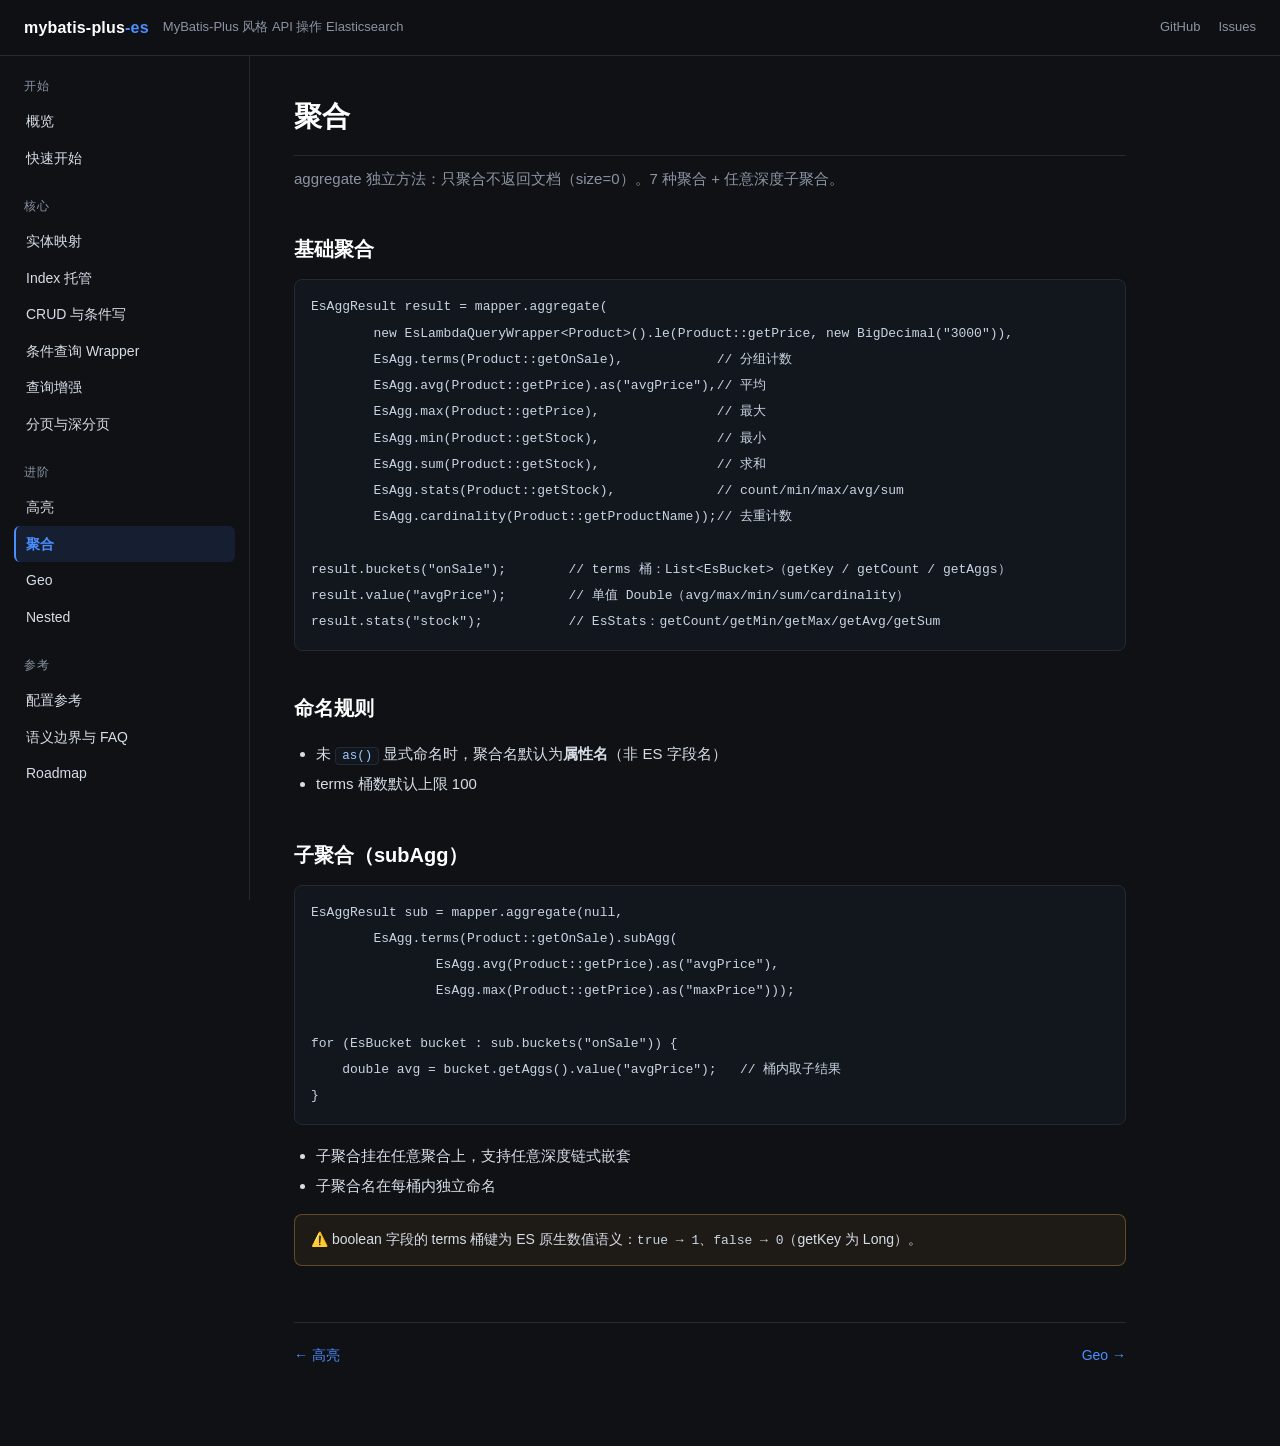
==== website/aggregation.html @ 2b2a50aa "docs: 文档站 website/（GitHub Pages 自动发布） - 15 页静态站（概览/快速开始/实体映射/Index托管/CRUD/Wrapper/查询增强/分页/高亮/聚合/Geo/" ====
<!DOCTYPE html>
<html lang="zh-CN">
<head>
<meta charset="UTF-8">
<meta name="viewport" content="width=device-width, initial-scale=1.0">
<title>聚合 · mybatis-plus-es 文档</title>
<link rel="stylesheet" href="assets/guide.css">
</head>
<body>
<header class="topbar">
  <a class="brand" href="index.html">mybatis-plus<span class="es">-es</span></a>
  <span class="tagline">MyBatis-Plus 风格 API 操作 Elasticsearch</span>
  <div class="top-links">
    <a href="https://github.com/kennethfan/mybatis-plus-es" target="_blank">GitHub</a>
    <a href="https://github.com/kennethfan/mybatis-plus-es/issues" target="_blank">Issues</a>
  </div>
</header>
<div class="layout">
  <nav class="sidebar"><div class="nav-group">
<div class="nav-label">开始</div>
<a href="index.html">概览</a>
<a href="quick-start.html">快速开始</a>
</div>
<div class="nav-group">
<div class="nav-label">核心</div>
<a href="entity-mapping.html">实体映射</a>
<a href="index-management.html">Index 托管</a>
<a href="crud.html">CRUD 与条件写</a>
<a href="wrapper.html">条件查询 Wrapper</a>
<a href="search-enhanced.html">查询增强</a>
<a href="pagination.html">分页与深分页</a>
</div>
<div class="nav-group">
<div class="nav-label">进阶</div>
<a href="highlight.html">高亮</a>
<a href="aggregation.html" class="active">聚合</a>
<a href="geo.html">Geo</a>
<a href="nested.html">Nested</a>
</div>
<div class="nav-group">
<div class="nav-label">参考</div>
<a href="configuration.html">配置参考</a>
<a href="faq.html">语义边界与 FAQ</a>
<a href="roadmap.html">Roadmap</a>
</div></nav>
  <main class="content">
<h1>聚合</h1>
<p class="lead">aggregate 独立方法：只聚合不返回文档（size=0）。7 种聚合 + 任意深度子聚合。</p>

<h2>基础聚合</h2>
<pre><code>EsAggResult result = mapper.aggregate(
        new EsLambdaQueryWrapper&lt;Product&gt;().le(Product::getPrice, new BigDecimal("3000")),
        EsAgg.terms(Product::getOnSale),            // 分组计数
        EsAgg.avg(Product::getPrice).as("avgPrice"),// 平均
        EsAgg.max(Product::getPrice),               // 最大
        EsAgg.min(Product::getStock),               // 最小
        EsAgg.sum(Product::getStock),               // 求和
        EsAgg.stats(Product::getStock),             // count/min/max/avg/sum
        EsAgg.cardinality(Product::getProductName));// 去重计数

result.buckets("onSale");        // terms 桶：List&lt;EsBucket&gt;（getKey / getCount / getAggs）
result.value("avgPrice");        // 单值 Double（avg/max/min/sum/cardinality）
result.stats("stock");           // EsStats：getCount/getMin/getMax/getAvg/getSum</code></pre>
<h2>命名规则</h2>
<ul>
  <li>未 <code>as()</code> 显式命名时，聚合名默认为<b>属性名</b>（非 ES 字段名）</li>
  <li>terms 桶数默认上限 100</li>
</ul>

<h2>子聚合（subAgg）</h2>
<pre><code>EsAggResult sub = mapper.aggregate(null,
        EsAgg.terms(Product::getOnSale).subAgg(
                EsAgg.avg(Product::getPrice).as("avgPrice"),
                EsAgg.max(Product::getPrice).as("maxPrice")));

for (EsBucket bucket : sub.buckets("onSale")) {
    double avg = bucket.getAggs().value("avgPrice");   // 桶内取子结果
}</code></pre>
<ul>
  <li>子聚合挂在任意聚合上，支持任意深度链式嵌套</li>
  <li>子聚合名在每桶内独立命名</li>
</ul>

<div class="warn"><b>⚠️</b> boolean 字段的 terms 桶键为 ES 原生数值语义：<code>true → 1</code>、<code>false → 0</code>（getKey 为 Long）。</div>
<nav class="pager"><a href="highlight.html">← 高亮</a>
<a href="geo.html">Geo →</a></nav></main>
</div>
</body>
</html>
---- website/assets/guide.css ----
/* mybatis-plus-es 文档站（GitHub Pages / 本地双兼容，深色主题） */
:root {
  --bg: #0f1115;
  --panel: #151a23;
  --panel-2: #1a212c;
  --border: #232a35;
  --text: #d7dde6;
  --muted: #8b94a3;
  --accent: #4c8dff;
  --accent-soft: rgba(76, 141, 255, 0.12);
  --code-bg: #12161d;
  --code-text: #c9d4e3;
}
* { box-sizing: border-box; }
html, body { margin: 0; padding: 0; }
body {
  background: var(--bg);
  color: var(--text);
  font: 15px/1.75 -apple-system, BlinkMacSystemFont, "PingFang SC", "Hiragino Sans GB", "Microsoft YaHei", sans-serif;
}

/* ---------- 顶栏 ---------- */
.topbar {
  position: sticky; top: 0; z-index: 10;
  display: flex; align-items: center; gap: 14px;
  height: 56px; padding: 0 24px;
  background: rgba(15, 17, 21, 0.92);
  border-bottom: 1px solid var(--border);
  backdrop-filter: blur(8px);
}
.brand {
  color: #fff; font-weight: 700; font-size: 16px;
  text-decoration: none; letter-spacing: 0.2px;
}
.brand .es { color: var(--accent); }
.tagline { color: var(--muted); font-size: 13px; }
.top-links { margin-left: auto; display: flex; gap: 18px; }
.top-links a { color: var(--muted); text-decoration: none; font-size: 13px; }
.top-links a:hover { color: var(--text); }

/* ---------- 布局 ---------- */
.layout { display: flex; min-height: calc(100vh - 56px); }
.sidebar {
  width: 250px; flex-shrink: 0;
  padding: 20px 14px 40px;
  border-right: 1px solid var(--border);
  position: sticky; top: 56px;
  height: calc(100vh - 56px); overflow-y: auto;
}
.content {
  flex: 1; min-width: 0;
  padding: 36px 44px 80px;
  max-width: 920px;
}

/* ---------- 侧边栏 ---------- */
.nav-group { margin-bottom: 20px; }
.nav-label {
  font-size: 12px; color: var(--muted);
  text-transform: uppercase; letter-spacing: 1px;
  padding: 0 10px; margin-bottom: 6px;
}
.nav-group a {
  display: block; padding: 6px 10px;
  color: var(--text); text-decoration: none;
  font-size: 14px; border-radius: 6px;
  border-left: 2px solid transparent;
}
.nav-group a:hover { background: var(--panel-2); }
.nav-group a.active {
  background: var(--accent-soft);
  color: var(--accent);
  border-left-color: var(--accent);
  font-weight: 600;
}

/* ---------- 内容 ---------- */
.content h1 {
  font-size: 28px; color: #fff; font-weight: 700;
  margin: 0 0 8px; padding-bottom: 14px;
  border-bottom: 1px solid var(--border);
}
.content h2 {
  font-size: 20px; color: #fff; font-weight: 600;
  margin: 40px 0 12px;
}
.content h3 { font-size: 16px; color: var(--text); margin: 28px 0 8px; }
.content p { margin: 10px 0; }
.lead { color: var(--muted); font-size: 15px; margin-bottom: 24px; }
.content a { color: var(--accent); text-decoration: none; }
.content a:hover { text-decoration: underline; }
.content ul { padding-left: 22px; }
.content li { margin: 4px 0; }

/* 代码块 */
pre {
  background: var(--code-bg);
  border: 1px solid var(--border);
  border-radius: 8px;
  padding: 14px 16px;
  overflow-x: auto;
  margin: 12px 0 18px;
}
code {
  font-family: "SF Mono", Menlo, Consolas, "JetBrains Mono", monospace;
  font-size: 13px; color: var(--code-text);
}
p code, li code, td code, h2 code, h3 code {
  background: var(--code-bg);
  border: 1px solid var(--border);
  border-radius: 4px; padding: 1px 6px;
  font-size: 12.5px; color: #9ecbff;
}

/* 表格 */
table {
  width: 100%; border-collapse: collapse;
  margin: 14px 0 20px; font-size: 13.5px;
}
th, td {
  border: 1px solid var(--border);
  padding: 8px 12px; text-align: left; vertical-align: top;
}
th { background: var(--panel-2); color: #fff; font-weight: 600; }
td { background: var(--panel); }
td code { white-space: nowrap; }

/* 提示框 */
.tip, .warn {
  border-radius: 8px; padding: 12px 16px;
  margin: 14px 0 20px; font-size: 14px;
  border: 1px solid;
}
.tip { border-color: rgba(63, 185, 80, 0.35); background: rgba(63, 185, 80, 0.07); }
.tip b:first-child { color: var(--ok); }
.warn { border-color: rgba(230, 162, 60, 0.35); background: rgba(230, 162, 60, 0.07); }
.warn b:first-child { color: var(--warn); }

/* 特性网格（概览页） */
.grid {
  display: grid; grid-template-columns: repeat(2, 1fr);
  gap: 14px; margin: 20px 0;
}
.grid .card {
  background: var(--panel);
  border: 1px solid var(--border);
  border-radius: 10px; padding: 16px 18px;
}
.grid .card b { color: #fff; display: block; margin-bottom: 4px; }
.grid .card span { color: var(--muted); font-size: 13.5px; }

/* 上下页导航 */
.pager {
  display: flex; justify-content: space-between;
  margin-top: 56px; padding-top: 20px;
  border-top: 1px solid var(--border);
}
.pager a { color: var(--accent); text-decoration: none; font-size: 14px; }
.pager a:hover { text-decoration: underline; }

@media (max-width: 860px) {
  .layout { flex-direction: column; }
  .sidebar {
    position: static; width: 100%; height: auto;
    border-right: none; border-bottom: 1px solid var(--border);
  }
  .content { padding: 24px 20px 60px; }
  .grid { grid-template-columns: 1fr; }
}
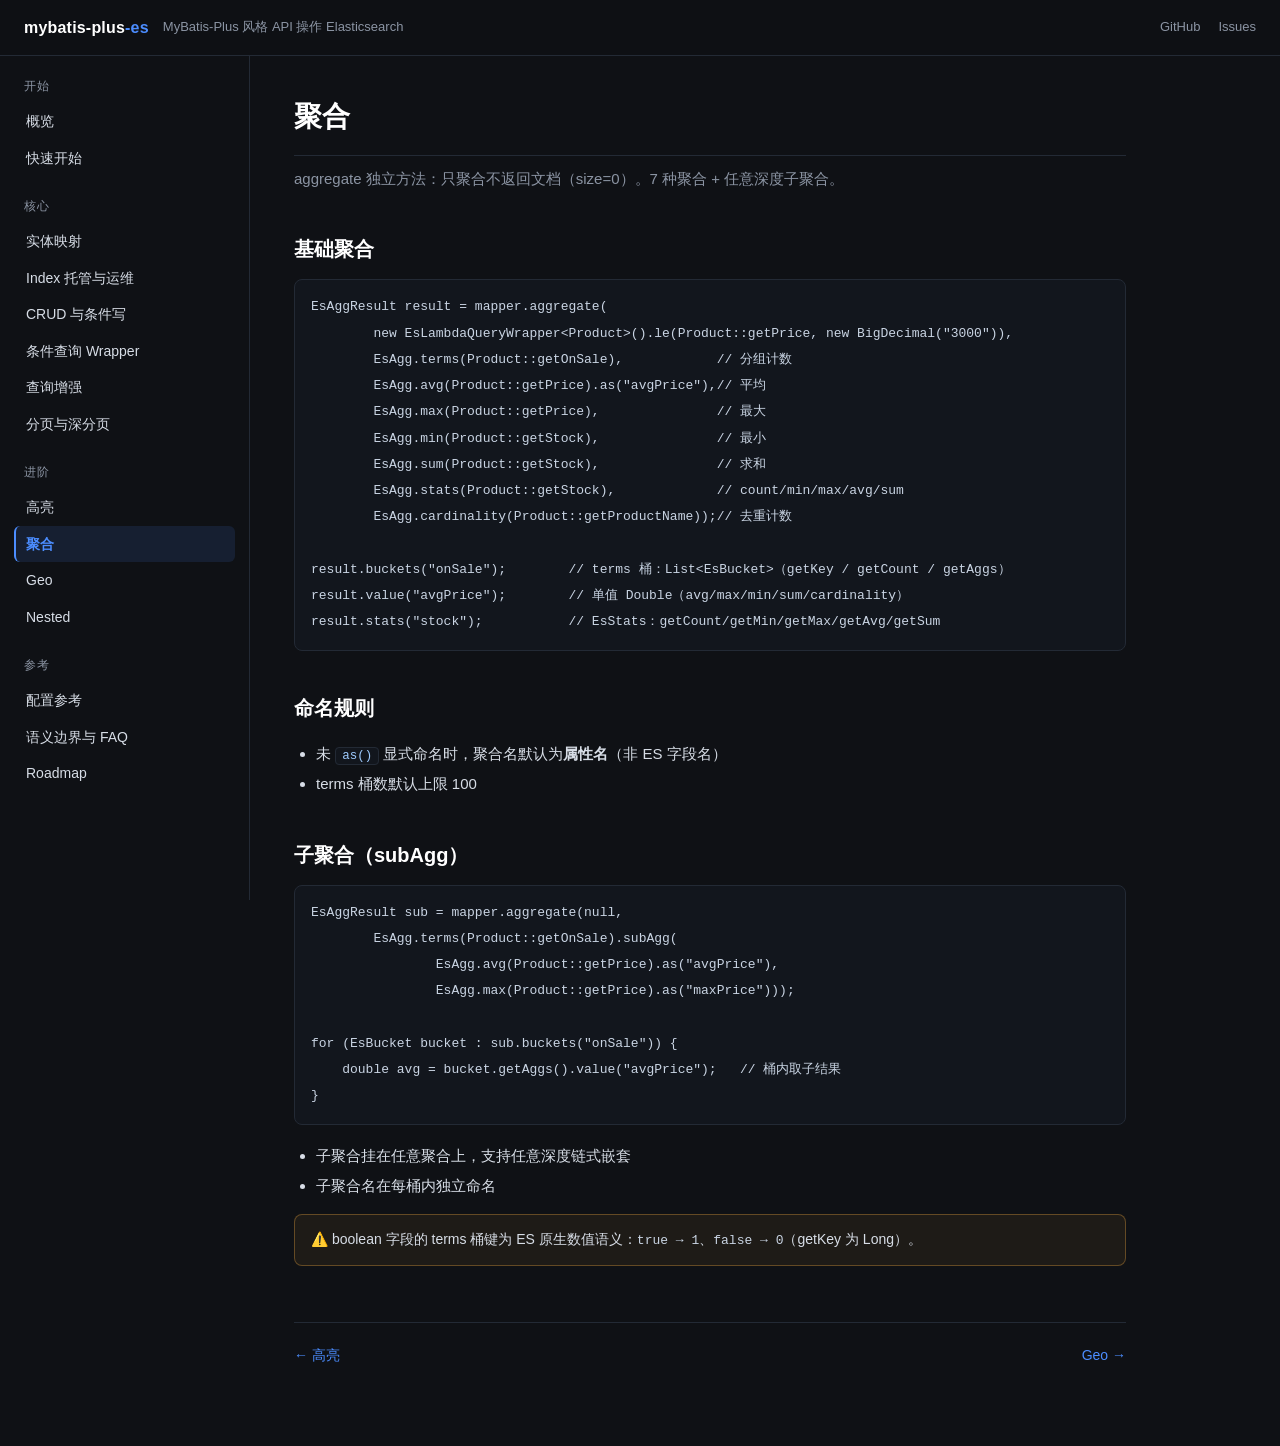
==== commit 08d201b4: "docs: 同步其余 13 页侧边栏标题（Index 托管与运维）" ====
--- a/website/aggregation.html
+++ b/website/aggregation.html
@@ -24,7 +24,7 @@
 <div class="nav-group">
 <div class="nav-label">核心</div>
 <a href="entity-mapping.html">实体映射</a>
-<a href="index-management.html">Index 托管</a>
+<a href="index-management.html">Index 托管与运维</a>
 <a href="crud.html">CRUD 与条件写</a>
 <a href="wrapper.html">条件查询 Wrapper</a>
 <a href="search-enhanced.html">查询增强</a>
